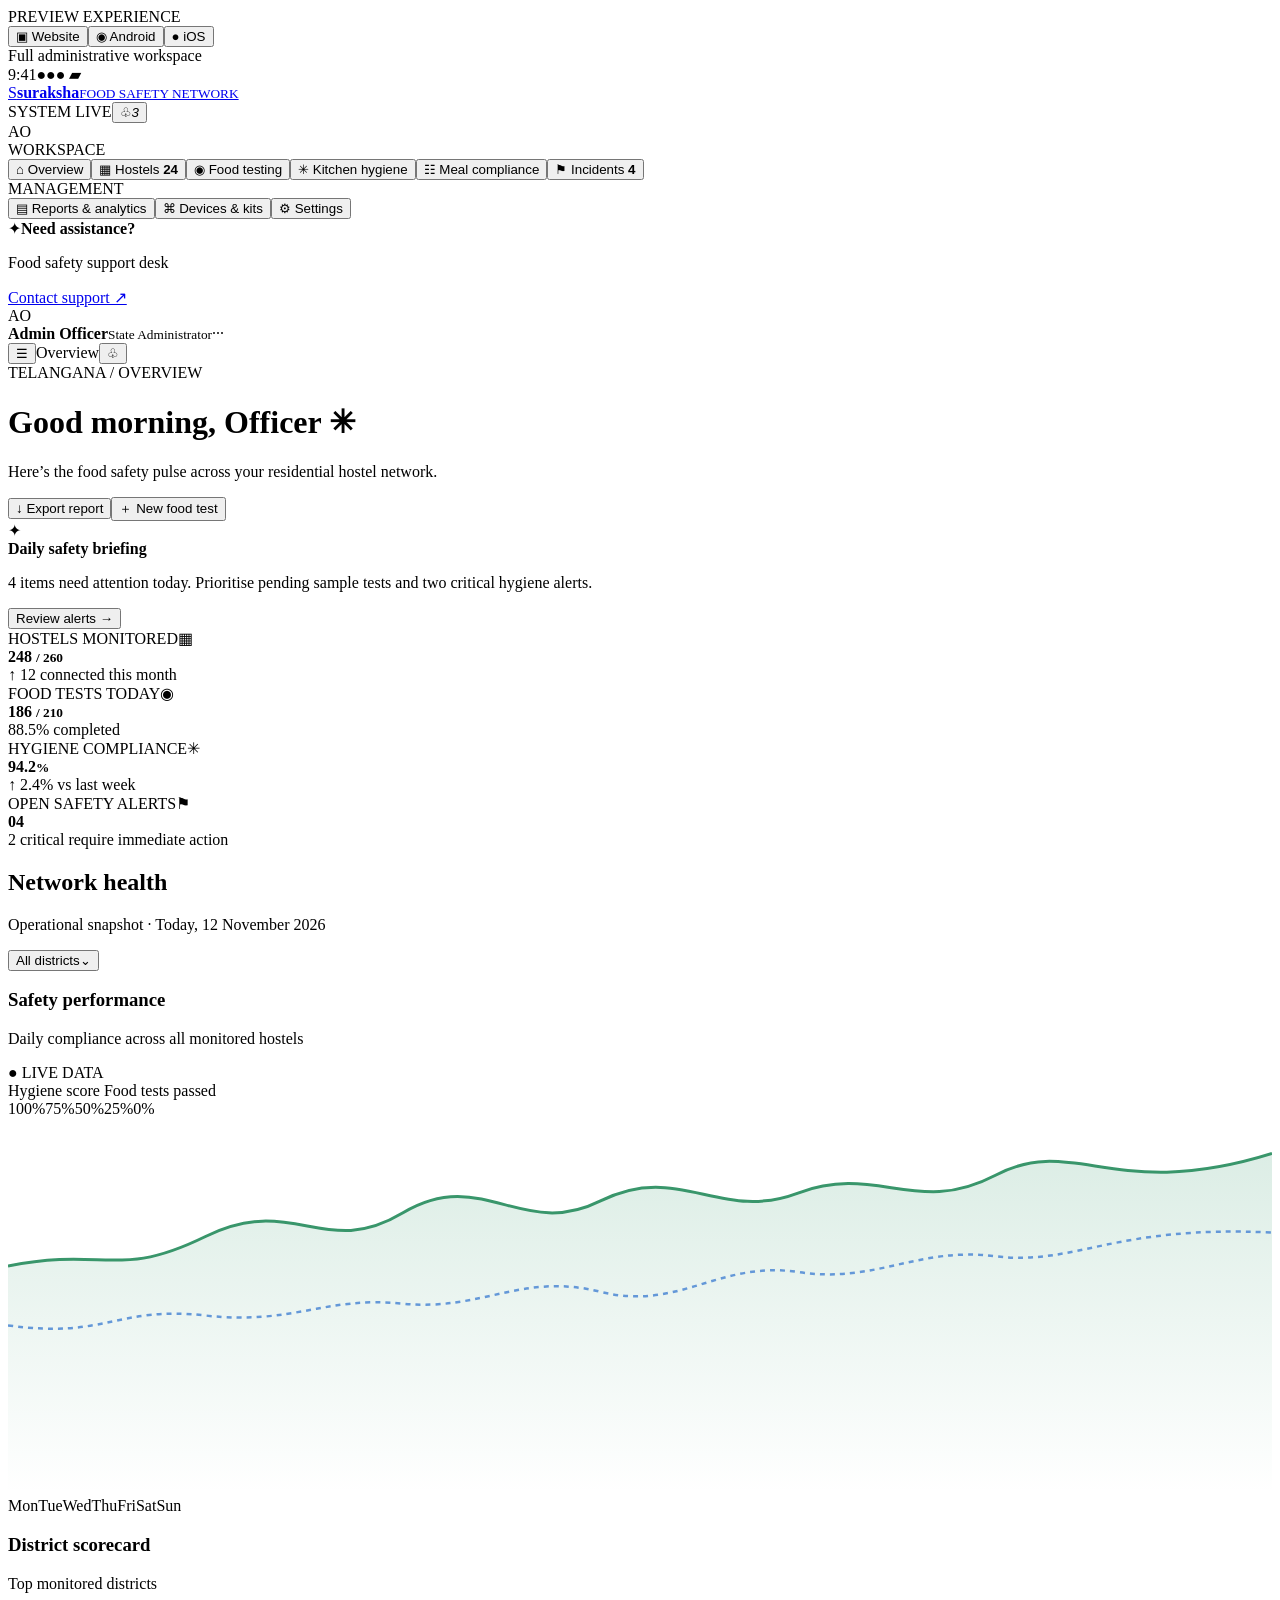
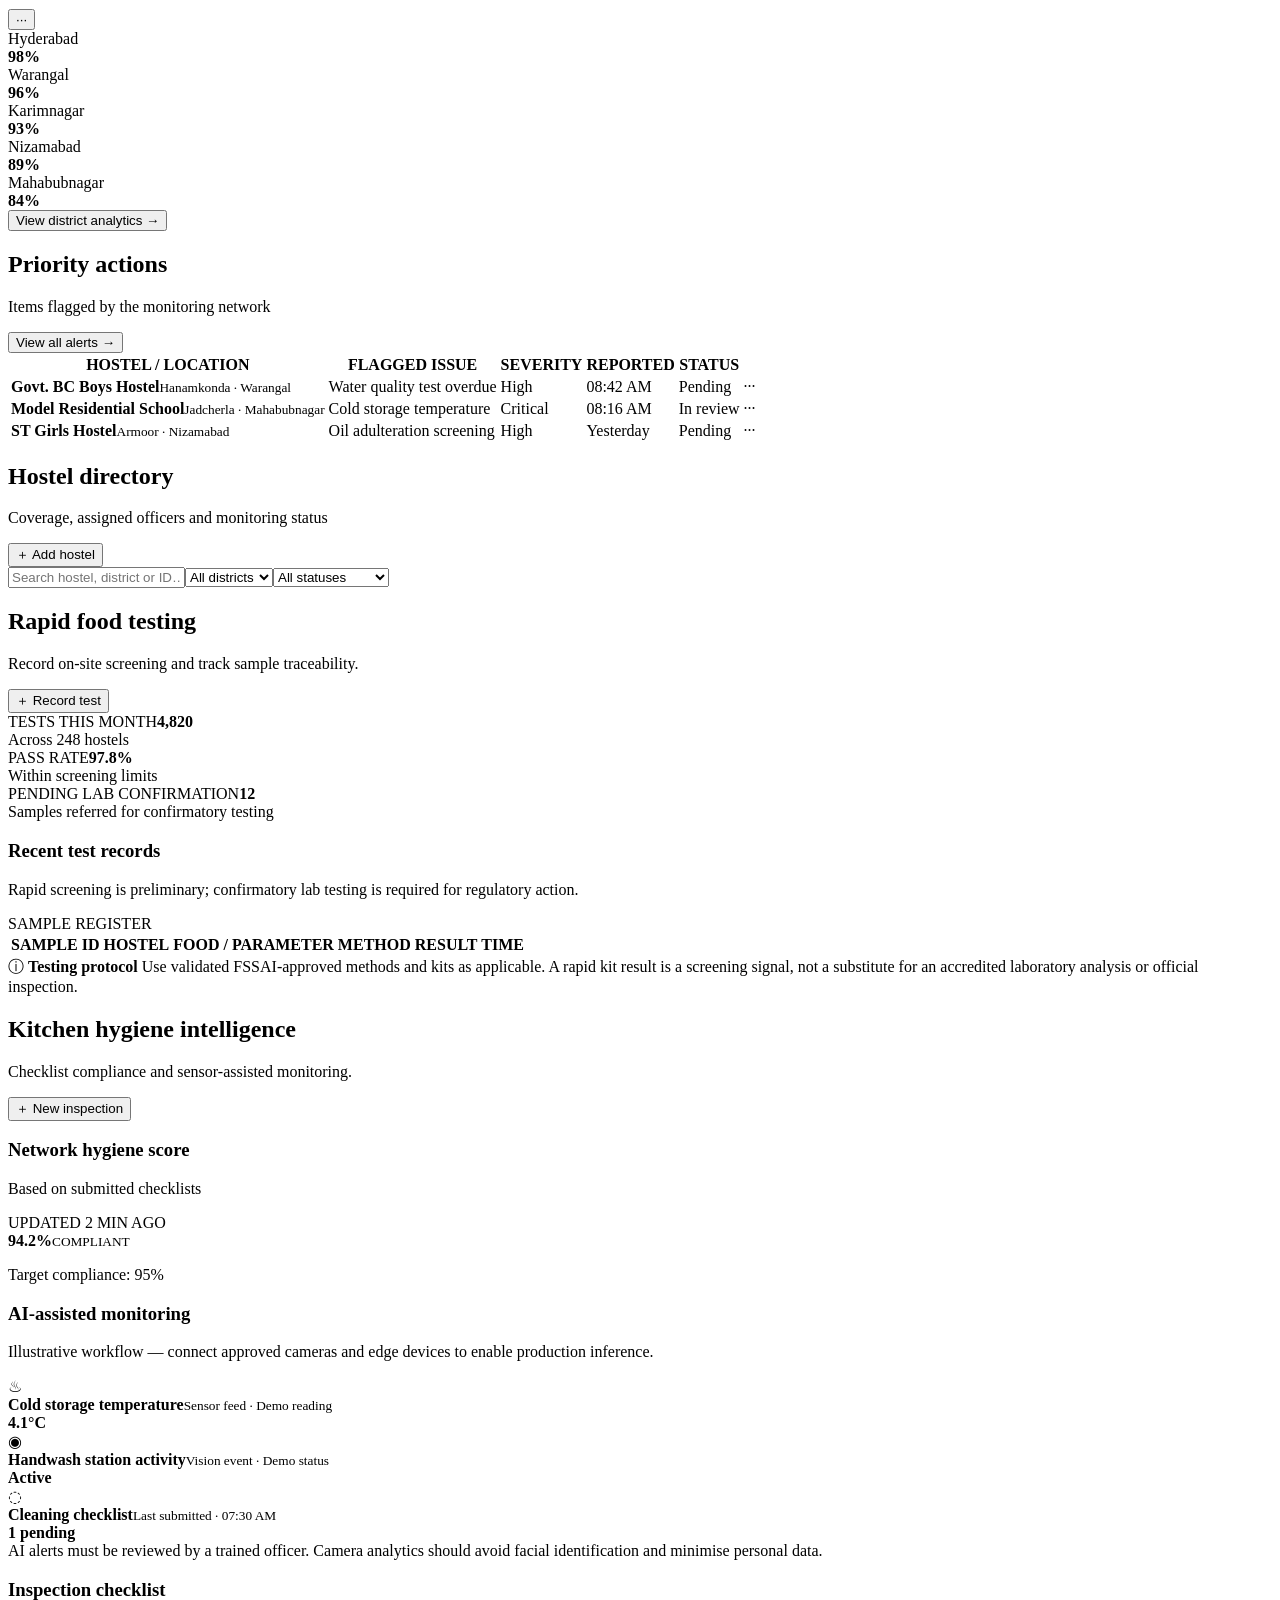
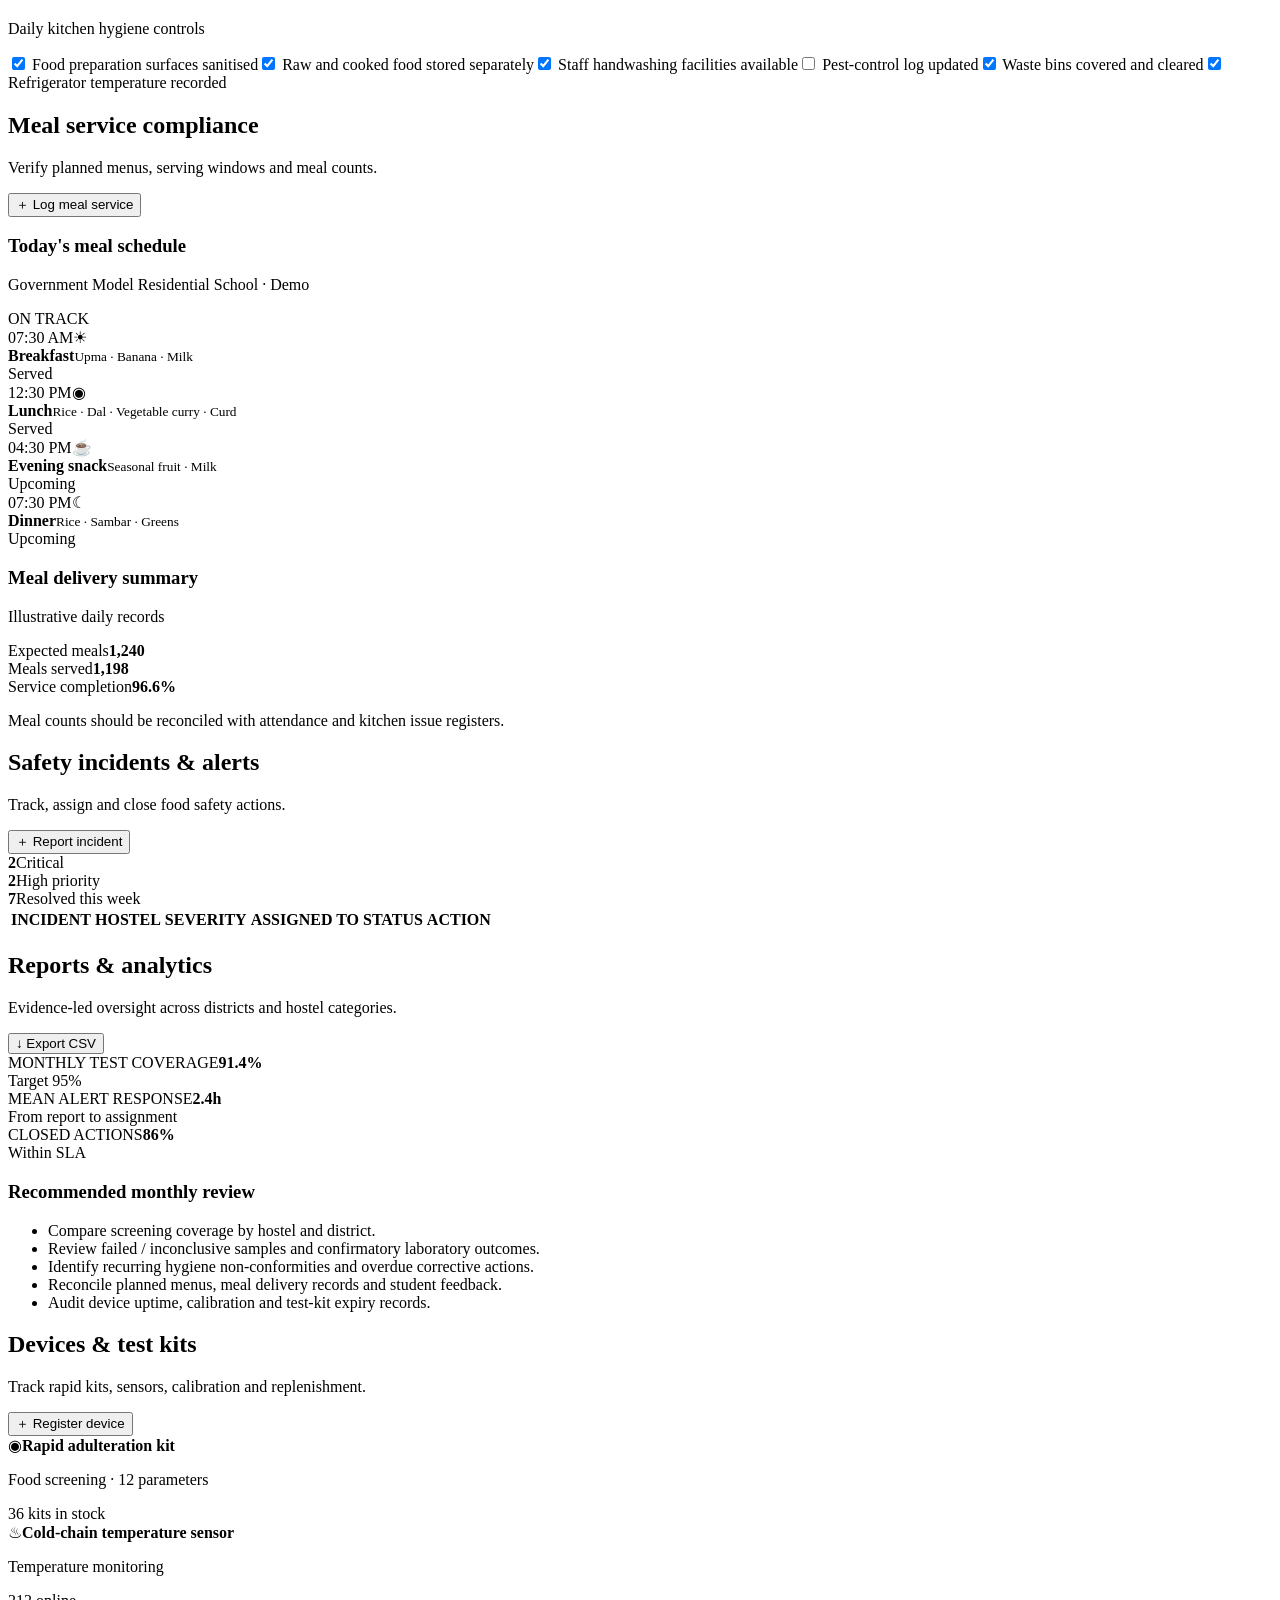
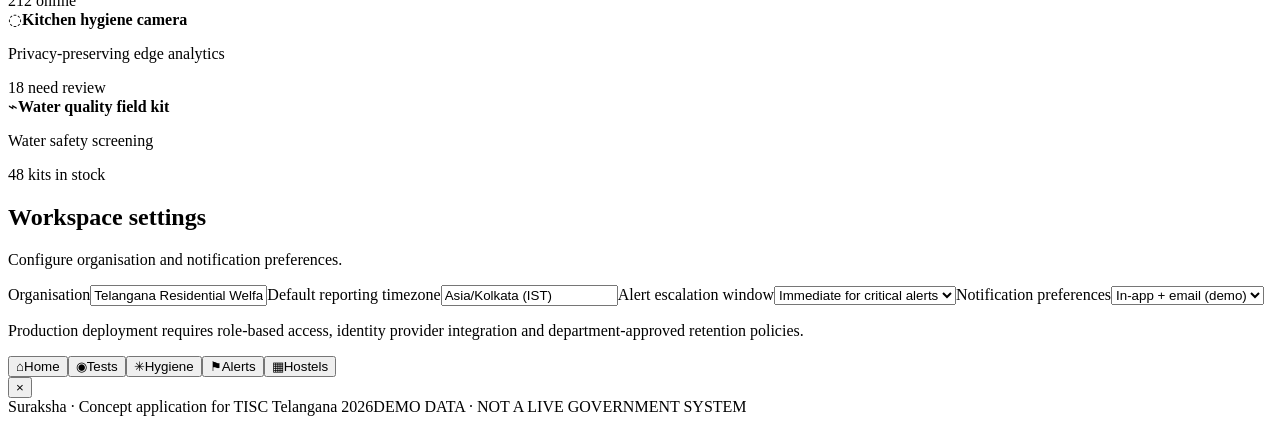
==== safer-food/index.html @ 97e28f7f "Add Suraksha hostel food safety application" ====
<!doctype html>
<html lang="en"><head><meta charset="utf-8"><meta name="viewport" content="width=device-width,initial-scale=1"><meta name="theme-color" content="#10251d"><meta name="description" content="Suraksha — food safety, kitchen hygiene and meal compliance monitoring for Telangana residential hostels."><title>Suraksha | Hostel Food Safety</title><link rel="stylesheet" href="styles.css"><link rel="preconnect" href="https://fonts.googleapis.com"><link href="https://fonts.googleapis.com/css2?family=DM+Sans:wght@400;500;600;700&family=Manrope:wght@400;500;600;700;800&display=swap" rel="stylesheet"></head><body>
<div class="platform-bar"><span class="platform-label">PREVIEW EXPERIENCE</span><div class="platform-switch" role="group" aria-label="Choose platform"><button class="platform active" data-platform="web">▣ Website</button><button class="platform" data-platform="android">◉ Android</button><button class="platform" data-platform="ios">● iOS</button></div><span class="platform-hint" id="platformHint">Full administrative workspace</span></div>
<div class="device-stage"><div class="device" id="device"><div class="mobile-status"><span id="statusTime">9:41</span><span>●●●  ▰</span></div><header class="topbar"><a class="brand" href="#"><span class="brand-icon">S</span><span><b>suraksha</b><small>FOOD SAFETY NETWORK</small></span></a><div class="top-actions"><span class="live"><i></i> SYSTEM LIVE</span><button class="icon-btn" aria-label="Notifications" id="notifyBtn">♧<em>3</em></button><div class="avatar">AO</div></div></header>
<div class="app-shell"><aside class="sidebar"><div class="side-label">WORKSPACE</div><button class="nav-item active" data-view="overview"><span>⌂</span> Overview</button><button class="nav-item" data-view="hostels"><span>▦</span> Hostels <b>24</b></button><button class="nav-item" data-view="testing"><span>◉</span> Food testing</button><button class="nav-item" data-view="hygiene"><span>✳</span> Kitchen hygiene</button><button class="nav-item" data-view="meals"><span>☷</span> Meal compliance</button><button class="nav-item" data-view="incidents"><span>⚑</span> Incidents <b class="alert-count">4</b></button><div class="side-label second">MANAGEMENT</div><button class="nav-item" data-view="reports"><span>▤</span> Reports & analytics</button><button class="nav-item" data-view="devices"><span>⌘</span> Devices & kits</button><button class="nav-item" data-view="settings"><span>⚙</span> Settings</button><div class="sidebar-bottom"><div class="help-card"><span>✦</span><b>Need assistance?</b><p>Food safety support desk</p><a href="mailto:foodsafety@telangana.gov.in">Contact support ↗</a></div><div class="user-row"><div class="avatar">AO</div><span><b>Admin Officer</b><small>State Administrator</small></span><span class="more">···</span></div></div></aside>
<main class="main-content"><div class="mobile-head"><button id="mobileMenu">☰</button><span id="mobileTitle">Overview</span><button id="mobileBell">♧</button></div><div class="content-head"><div><div class="breadcrumb">TELANGANA / <span id="crumb">OVERVIEW</span></div><h1 id="pageTitle">Good morning, Officer <span>✳</span></h1><p id="pageSub">Here’s the food safety pulse across your residential hostel network.</p></div><div class="head-actions"><button class="btn btn-light" id="exportBtn">↓ <span>Export report</span></button><button class="btn btn-primary" id="quickTest">＋ <span>New food test</span></button></div></div>
<section class="view active" id="view-overview"><div class="notice"><span class="notice-icon">✦</span><div><b>Daily safety briefing</b><p>4 items need attention today. Prioritise pending sample tests and two critical hygiene alerts.</p></div><button class="text-btn" data-goto="incidents">Review alerts →</button></div>
<div class="metric-grid"><article class="metric"><div class="metric-top"><span>HOSTELS MONITORED</span><span class="metric-icon green">▦</span></div><strong>248 <small>/ 260</small></strong><div class="metric-foot"><span class="positive">↑ 12</span> connected this month</div><div class="progress"><i style="width:95%"></i></div></article><article class="metric"><div class="metric-top"><span>FOOD TESTS TODAY</span><span class="metric-icon blue">◉</span></div><strong>186 <small>/ 210</small></strong><div class="metric-foot"><span class="positive">88.5%</span> completed</div><div class="progress bluebar"><i style="width:88.5%"></i></div></article><article class="metric"><div class="metric-top"><span>HYGIENE COMPLIANCE</span><span class="metric-icon violet">✳</span></div><strong>94.2<small>%</small></strong><div class="metric-foot"><span class="positive">↑ 2.4%</span> vs last week</div><div class="spark"><i style="height:35%"></i><i style="height:48%"></i><i style="height:42%"></i><i style="height:60%"></i><i style="height:55%"></i><i style="height:75%"></i><i style="height:90%"></i><i style="height:83%"></i></div></article><article class="metric"><div class="metric-top"><span>OPEN SAFETY ALERTS</span><span class="metric-icon red">⚑</span></div><strong>04</strong><div class="metric-foot"><span class="negative">2 critical</span> require immediate action</div><div class="alert-pills"><i></i><i></i><i></i><i></i></div></article></div>
<div class="section-row"><div><h2>Network health</h2><p>Operational snapshot · Today, 12 November 2026</p></div><button class="select-btn">All districts⌄</button></div><div class="dashboard-grid"><article class="panel network-panel"><div class="panel-head"><div><h3>Safety performance</h3><p>Daily compliance across all monitored hostels</p></div><span class="tag success">● LIVE DATA</span></div><div class="chart-legend"><span><i class="dot green-dot"></i> Hygiene score</span><span><i class="dot blue-dot"></i> Food tests passed</span></div><div class="chart"><div class="y-labels"><span>100%</span><span>75%</span><span>50%</span><span>25%</span><span>0%</span></div><svg viewBox="0 0 640 190" preserveAspectRatio="none" aria-label="Weekly performance trend"><defs><linearGradient id="area" x1="0" x2="0" y1="0" y2="1"><stop offset="0" stop-color="#3c9c70" stop-opacity=".18"/><stop offset="1" stop-color="#3c9c70" stop-opacity="0"/></linearGradient></defs><path d="M0 75 C50 65 55 82 100 60 S160 72 200 48 S260 62 300 42 S360 53 400 38 S460 50 500 29 S560 43 640 18 L640 190 L0 190Z" fill="url(#area)"/><path d="M0 75 C50 65 55 82 100 60 S160 72 200 48 S260 62 300 42 S360 53 400 38 S460 50 500 29 S560 43 640 18" fill="none" stroke="#39966b" stroke-width="3" vector-effect="non-scaling-stroke"/><path d="M0 105 C50 112 55 95 100 100 S160 90 200 94 S260 78 300 88 S360 72 400 78 S460 65 500 70 S560 54 640 58" fill="none" stroke="#6498d8" stroke-width="2.5" stroke-dasharray="5 5" vector-effect="non-scaling-stroke"/></svg></div><div class="x-labels"><span>Mon</span><span>Tue</span><span>Wed</span><span>Thu</span><span>Fri</span><span>Sat</span><span>Sun</span></div></article><article class="panel district-panel"><div class="panel-head"><div><h3>District scorecard</h3><p>Top monitored districts</p></div><button class="dots">···</button></div><div class="district-list"><div class="district"><span class="district-name">Hyderabad</span><div class="mini-track"><i style="width:98%"></i></div><b>98%</b></div><div class="district"><span class="district-name">Warangal</span><div class="mini-track"><i style="width:96%"></i></div><b>96%</b></div><div class="district"><span class="district-name">Karimnagar</span><div class="mini-track"><i style="width:93%"></i></div><b>93%</b></div><div class="district"><span class="district-name">Nizamabad</span><div class="mini-track"><i style="width:89%"></i></div><b>89%</b></div><div class="district"><span class="district-name">Mahabubnagar</span><div class="mini-track"><i style="width:84%"></i></div><b>84%</b></div></div><button class="full-link" data-goto="reports">View district analytics →</button></article></div>
<div class="section-row recent-row"><div><h2>Priority actions</h2><p>Items flagged by the monitoring network</p></div><button class="text-btn" data-goto="incidents">View all alerts →</button></div><div class="panel table-panel"><table><thead><tr><th>HOSTEL / LOCATION</th><th>FLAGGED ISSUE</th><th>SEVERITY</th><th>REPORTED</th><th>STATUS</th><th></th></tr></thead><tbody id="alertRows"><tr><td><b>Govt. BC Boys Hostel</b><small>Hanamkonda · Warangal</small></td><td>Water quality test overdue</td><td><span class="severity high">High</span></td><td>08:42 AM</td><td><span class="status pending">Pending</span></td><td>···</td></tr><tr><td><b>Model Residential School</b><small>Jadcherla · Mahabubnagar</small></td><td>Cold storage temperature</td><td><span class="severity critical">Critical</span></td><td>08:16 AM</td><td><span class="status progress-status">In review</span></td><td>···</td></tr><tr><td><b>ST Girls Hostel</b><small>Armoor · Nizamabad</small></td><td>Oil adulteration screening</td><td><span class="severity high">High</span></td><td>Yesterday</td><td><span class="status pending">Pending</span></td><td>···</td></tr></tbody></table></div>
</section>
<section class="view" id="view-hostels"><div class="section-row"><div><h2>Hostel directory</h2><p>Coverage, assigned officers and monitoring status</p></div><button class="btn btn-primary" id="addHostel">＋ Add hostel</button></div><div class="filter-line"><input id="hostelSearch" placeholder="Search hostel, district or ID…"><select><option>All districts</option><option>Hyderabad</option><option>Warangal</option></select><select><option>All statuses</option><option>Monitored</option><option>Needs attention</option></select></div><div class="cards-grid" id="hostelCards"></div></section>
<section class="view" id="view-testing"><div class="section-row"><div><h2>Rapid food testing</h2><p>Record on-site screening and track sample traceability.</p></div><button class="btn btn-primary" id="newTest">＋ Record test</button></div><div class="metric-grid compact"><article class="metric"><span class="metric-top">TESTS THIS MONTH</span><strong>4,820</strong><div class="metric-foot">Across 248 hostels</div></article><article class="metric"><span class="metric-top">PASS RATE</span><strong>97.8%</strong><div class="metric-foot positive">Within screening limits</div></article><article class="metric"><span class="metric-top">PENDING LAB CONFIRMATION</span><strong>12</strong><div class="metric-foot">Samples referred for confirmatory testing</div></article></div><div class="panel table-panel"><div class="panel-head"><div><h3>Recent test records</h3><p>Rapid screening is preliminary; confirmatory lab testing is required for regulatory action.</p></div><span class="tag">SAMPLE REGISTER</span></div><table><thead><tr><th>SAMPLE ID</th><th>HOSTEL</th><th>FOOD / PARAMETER</th><th>METHOD</th><th>RESULT</th><th>TIME</th></tr></thead><tbody id="testRows"></tbody></table></div><div class="info-banner">ⓘ <span><b>Testing protocol</b> Use validated FSSAI-approved methods and kits as applicable. A rapid kit result is a screening signal, not a substitute for an accredited laboratory analysis or official inspection.</span></div></section>
<section class="view" id="view-hygiene"><div class="section-row"><div><h2>Kitchen hygiene intelligence</h2><p>Checklist compliance and sensor-assisted monitoring.</p></div><button class="btn btn-primary" id="hygieneCheck">＋ New inspection</button></div><div class="hygiene-grid"><article class="panel hygiene-score"><div class="panel-head"><div><h3>Network hygiene score</h3><p>Based on submitted checklists</p></div><span class="tag success">UPDATED 2 MIN AGO</span></div><div class="score-ring"><div><b>94.2%</b><small>COMPLIANT</small></div></div><p class="muted center">Target compliance: 95%</p></article><article class="panel"><h3>AI-assisted monitoring</h3><p class="muted">Illustrative workflow — connect approved cameras and edge devices to enable production inference.</p><div class="monitor-item"><span class="monitor-icon">♨</span><div><b>Cold storage temperature</b><small>Sensor feed · Demo reading</small></div><strong class="good">4.1°C</strong></div><div class="monitor-item"><span class="monitor-icon">◉</span><div><b>Handwash station activity</b><small>Vision event · Demo status</small></div><strong class="good">Active</strong></div><div class="monitor-item"><span class="monitor-icon">◌</span><div><b>Cleaning checklist</b><small>Last submitted · 07:30 AM</small></div><strong class="warn">1 pending</strong></div><div class="info-banner">AI alerts must be reviewed by a trained officer. Camera analytics should avoid facial identification and minimise personal data.</div></article></div><div class="panel"><div class="panel-head"><div><h3>Inspection checklist</h3><p>Daily kitchen hygiene controls</p></div></div><div class="checklist"><label><input type="checkbox" checked> Food preparation surfaces sanitised</label><label><input type="checkbox" checked> Raw and cooked food stored separately</label><label><input type="checkbox" checked> Staff handwashing facilities available</label><label><input type="checkbox"> Pest-control log updated</label><label><input type="checkbox" checked> Waste bins covered and cleared</label><label><input type="checkbox" checked> Refrigerator temperature recorded</label></div></div></section>
<section class="view" id="view-meals"><div class="section-row"><div><h2>Meal service compliance</h2><p>Verify planned menus, serving windows and meal counts.</p></div><button class="btn btn-primary" id="mealLog">＋ Log meal service</button></div><div class="meal-grid"><article class="panel"><div class="panel-head"><div><h3>Today's meal schedule</h3><p>Government Model Residential School · Demo</p></div><span class="tag success">ON TRACK</span></div><div class="meal"><span class="meal-time">07:30 AM</span><span class="meal-emoji">☀</span><div><b>Breakfast</b><small>Upma · Banana · Milk</small></div><span class="status done">Served</span></div><div class="meal"><span class="meal-time">12:30 PM</span><span class="meal-emoji">◉</span><div><b>Lunch</b><small>Rice · Dal · Vegetable curry · Curd</small></div><span class="status done">Served</span></div><div class="meal"><span class="meal-time">04:30 PM</span><span class="meal-emoji">☕</span><div><b>Evening snack</b><small>Seasonal fruit · Milk</small></div><span class="status pending">Upcoming</span></div><div class="meal"><span class="meal-time">07:30 PM</span><span class="meal-emoji">☾</span><div><b>Dinner</b><small>Rice · Sambar · Greens</small></div><span class="status pending">Upcoming</span></div></article><article class="panel"><h3>Meal delivery summary</h3><p class="muted">Illustrative daily records</p><div class="meal-stat"><span>Expected meals</span><b>1,240</b></div><div class="meal-stat"><span>Meals served</span><b>1,198</b></div><div class="meal-stat"><span>Service completion</span><b>96.6%</b></div><div class="progress"><i style="width:96.6%"></i></div><p class="muted small">Meal counts should be reconciled with attendance and kitchen issue registers.</p></article></div></section>
<section class="view" id="view-incidents"><div class="section-row"><div><h2>Safety incidents & alerts</h2><p>Track, assign and close food safety actions.</p></div><button class="btn btn-primary" id="reportIncident">＋ Report incident</button></div><div class="incident-summary"><div><b>2</b><span>Critical</span></div><div><b>2</b><span>High priority</span></div><div><b>7</b><span>Resolved this week</span></div></div><div class="panel table-panel"><table><thead><tr><th>INCIDENT</th><th>HOSTEL</th><th>SEVERITY</th><th>ASSIGNED TO</th><th>STATUS</th><th>ACTION</th></tr></thead><tbody id="incidentRows"></tbody></table></div></section>
<section class="view" id="view-reports"><div class="section-row"><div><h2>Reports & analytics</h2><p>Evidence-led oversight across districts and hostel categories.</p></div><button class="btn btn-primary" id="reportExport">↓ Export CSV</button></div><div class="metric-grid compact"><article class="metric"><span class="metric-top">MONTHLY TEST COVERAGE</span><strong>91.4%</strong><div class="metric-foot">Target 95%</div></article><article class="metric"><span class="metric-top">MEAN ALERT RESPONSE</span><strong>2.4h</strong><div class="metric-foot">From report to assignment</div></article><article class="metric"><span class="metric-top">CLOSED ACTIONS</span><strong>86%</strong><div class="metric-foot">Within SLA</div></article></div><div class="panel"><h3>Recommended monthly review</h3><ul class="report-list"><li>Compare screening coverage by hostel and district.</li><li>Review failed / inconclusive samples and confirmatory laboratory outcomes.</li><li>Identify recurring hygiene non-conformities and overdue corrective actions.</li><li>Reconcile planned menus, meal delivery records and student feedback.</li><li>Audit device uptime, calibration and test-kit expiry records.</li></ul></div></section>
<section class="view" id="view-devices"><div class="section-row"><div><h2>Devices & test kits</h2><p>Track rapid kits, sensors, calibration and replenishment.</p></div><button class="btn btn-primary" id="addDevice">＋ Register device</button></div><div class="cards-grid"><article class="device-card"><span class="device-symbol">◉</span><b>Rapid adulteration kit</b><p>Food screening · 12 parameters</p><span class="status done">36 kits in stock</span></article><article class="device-card"><span class="device-symbol">♨</span><b>Cold-chain temperature sensor</b><p>Temperature monitoring</p><span class="status done">212 online</span></article><article class="device-card"><span class="device-symbol">◌</span><b>Kitchen hygiene camera</b><p>Privacy-preserving edge analytics</p><span class="status pending">18 need review</span></article><article class="device-card"><span class="device-symbol">⌁</span><b>Water quality field kit</b><p>Water safety screening</p><span class="status done">48 kits in stock</span></article></div></section>
<section class="view" id="view-settings"><div class="section-row"><div><h2>Workspace settings</h2><p>Configure organisation and notification preferences.</p></div></div><div class="panel settings-panel"><label>Organisation<input value="Telangana Residential Welfare Institutions" readonly></label><label>Default reporting timezone<input value="Asia/Kolkata (IST)" readonly></label><label>Alert escalation window<select><option>Immediate for critical alerts</option><option>Within 1 hour</option></select></label><label>Notification preferences<select><option>In-app + email (demo)</option><option>In-app only</option></select></label><p class="muted">Production deployment requires role-based access, identity provider integration and department-approved retention policies.</p></div></section>
</main></div><nav class="bottom-nav"><button class="active" data-view="overview"><span>⌂</span>Home</button><button data-view="testing"><span>◉</span>Tests</button><button data-view="hygiene"><span>✳</span>Hygiene</button><button data-view="incidents"><span>⚑</span>Alerts</button><button data-view="hostels"><span>▦</span>Hostels</button></nav>
<div class="toast" id="toast" role="status"></div><div class="modal" id="actionModal" aria-hidden="true"><div class="modal-backdrop" data-dismiss></div><div class="modal-card" role="dialog" aria-modal="true"><button class="modal-x" data-dismiss>×</button><div id="modalBody"></div></div></div><footer class="footer"><span>Suraksha · Concept application for TISC Telangana 2026</span><span>DEMO DATA · NOT A LIVE GOVERNMENT SYSTEM</span></footer>
</div></div><script src="app.js"></script></body></html>
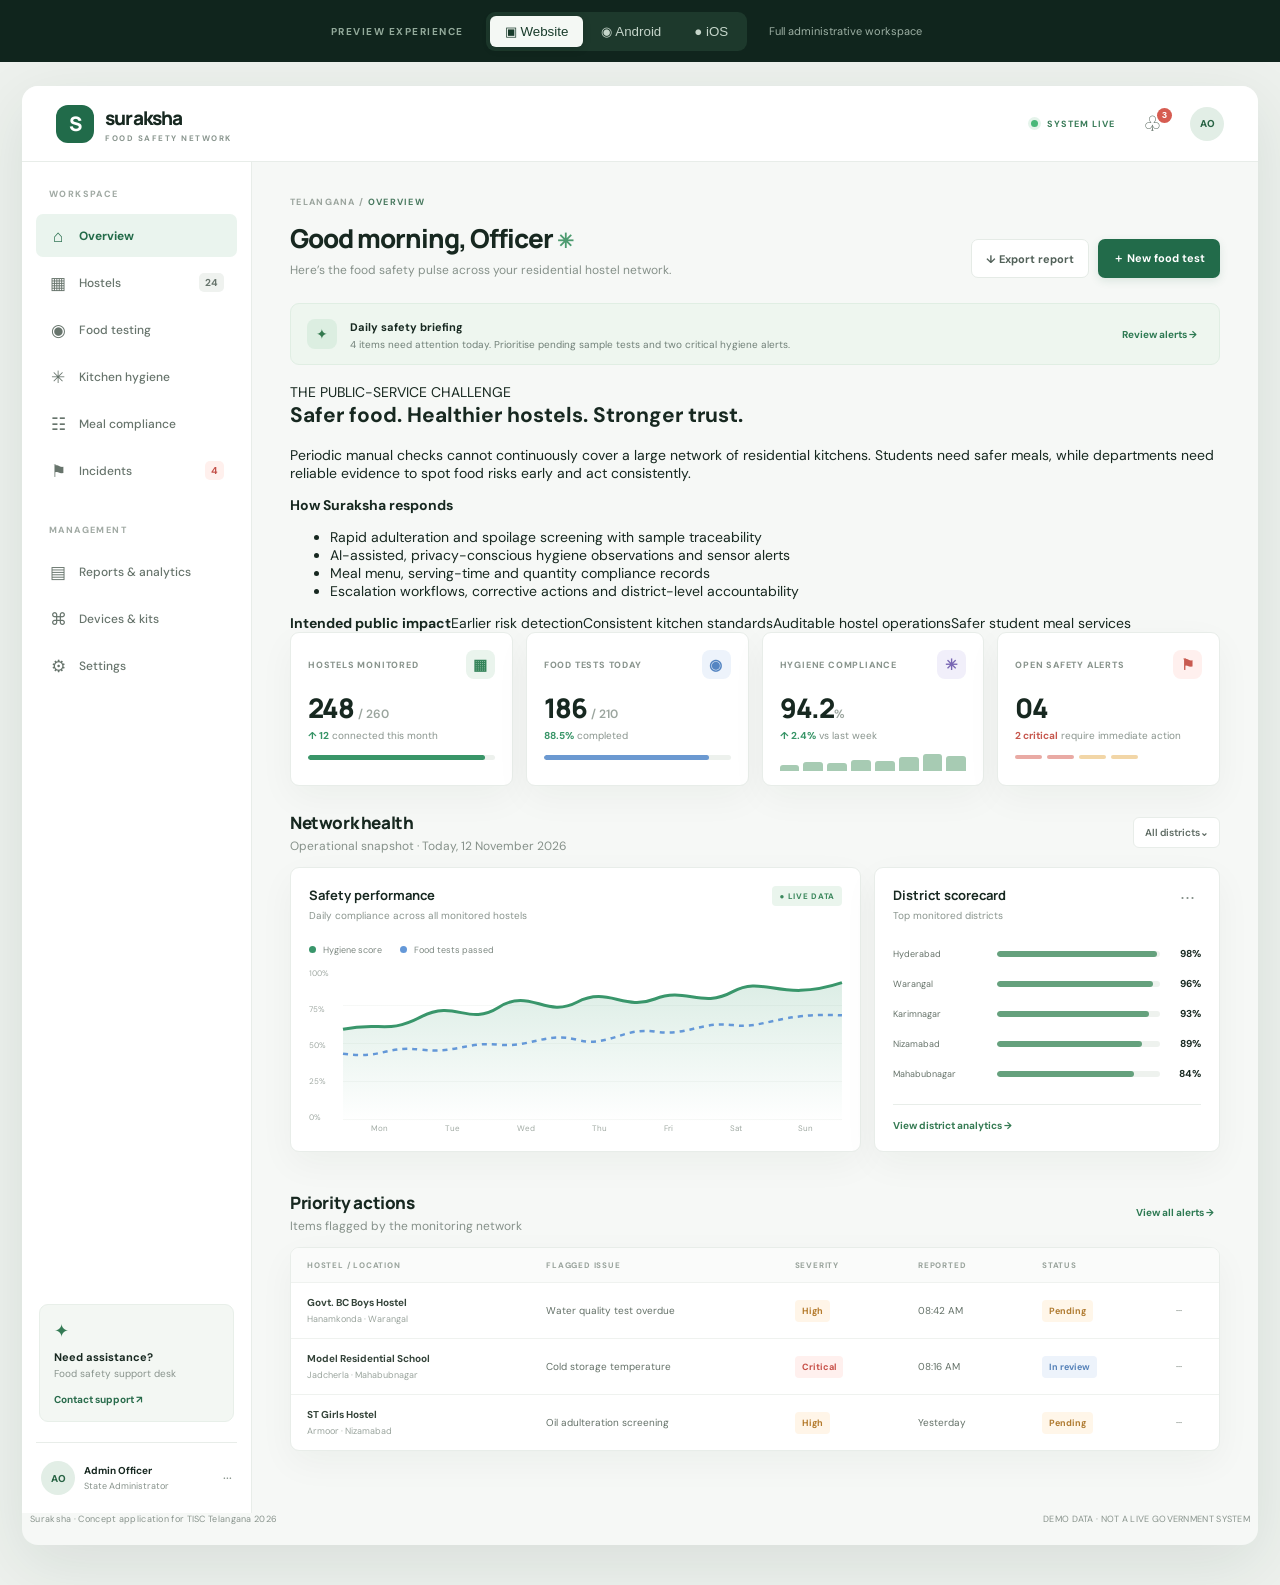
==== commit eede2c02: "Show challenge problem, solution and public impact in app dashboard" ====
--- a/safer-food/index.html
+++ b/safer-food/index.html
@@ -5,6 +5,7 @@
 <div class="app-shell"><aside class="sidebar"><div class="side-label">WORKSPACE</div><button class="nav-item active" data-view="overview"><span>⌂</span> Overview</button><button class="nav-item" data-view="hostels"><span>▦</span> Hostels <b>24</b></button><button class="nav-item" data-view="testing"><span>◉</span> Food testing</button><button class="nav-item" data-view="hygiene"><span>✳</span> Kitchen hygiene</button><button class="nav-item" data-view="meals"><span>☷</span> Meal compliance</button><button class="nav-item" data-view="incidents"><span>⚑</span> Incidents <b class="alert-count">4</b></button><div class="side-label second">MANAGEMENT</div><button class="nav-item" data-view="reports"><span>▤</span> Reports & analytics</button><button class="nav-item" data-view="devices"><span>⌘</span> Devices & kits</button><button class="nav-item" data-view="settings"><span>⚙</span> Settings</button><div class="sidebar-bottom"><div class="help-card"><span>✦</span><b>Need assistance?</b><p>Food safety support desk</p><a href="mailto:foodsafety@telangana.gov.in">Contact support ↗</a></div><div class="user-row"><div class="avatar">AO</div><span><b>Admin Officer</b><small>State Administrator</small></span><span class="more">···</span></div></div></aside>
 <main class="main-content"><div class="mobile-head"><button id="mobileMenu">☰</button><span id="mobileTitle">Overview</span><button id="mobileBell">♧</button></div><div class="content-head"><div><div class="breadcrumb">TELANGANA / <span id="crumb">OVERVIEW</span></div><h1 id="pageTitle">Good morning, Officer <span>✳</span></h1><p id="pageSub">Here’s the food safety pulse across your residential hostel network.</p></div><div class="head-actions"><button class="btn btn-light" id="exportBtn">↓ <span>Export report</span></button><button class="btn btn-primary" id="quickTest">＋ <span>New food test</span></button></div></div>
 <section class="view active" id="view-overview"><div class="notice"><span class="notice-icon">✦</span><div><b>Daily safety briefing</b><p>4 items need attention today. Prioritise pending sample tests and two critical hygiene alerts.</p></div><button class="text-btn" data-goto="incidents">Review alerts →</button></div>
+<div class="challenge-context"><div><span class="context-kicker">THE PUBLIC-SERVICE CHALLENGE</span><h2>Safer food. Healthier hostels. Stronger trust.</h2><p>Periodic manual checks cannot continuously cover a large network of residential kitchens. Students need safer meals, while departments need reliable evidence to spot food risks early and act consistently.</p></div><div class="context-solution"><b>How Suraksha responds</b><ul><li>Rapid adulteration and spoilage screening with sample traceability</li><li>AI-assisted, privacy-conscious hygiene observations and sensor alerts</li><li>Meal menu, serving-time and quantity compliance records</li><li>Escalation workflows, corrective actions and district-level accountability</li></ul></div><div class="context-outcome"><b>Intended public impact</b><span>Earlier risk detection</span><span>Consistent kitchen standards</span><span>Auditable hostel operations</span><span>Safer student meal services</span></div></div>
 <div class="metric-grid"><article class="metric"><div class="metric-top"><span>HOSTELS MONITORED</span><span class="metric-icon green">▦</span></div><strong>248 <small>/ 260</small></strong><div class="metric-foot"><span class="positive">↑ 12</span> connected this month</div><div class="progress"><i style="width:95%"></i></div></article><article class="metric"><div class="metric-top"><span>FOOD TESTS TODAY</span><span class="metric-icon blue">◉</span></div><strong>186 <small>/ 210</small></strong><div class="metric-foot"><span class="positive">88.5%</span> completed</div><div class="progress bluebar"><i style="width:88.5%"></i></div></article><article class="metric"><div class="metric-top"><span>HYGIENE COMPLIANCE</span><span class="metric-icon violet">✳</span></div><strong>94.2<small>%</small></strong><div class="metric-foot"><span class="positive">↑ 2.4%</span> vs last week</div><div class="spark"><i style="height:35%"></i><i style="height:48%"></i><i style="height:42%"></i><i style="height:60%"></i><i style="height:55%"></i><i style="height:75%"></i><i style="height:90%"></i><i style="height:83%"></i></div></article><article class="metric"><div class="metric-top"><span>OPEN SAFETY ALERTS</span><span class="metric-icon red">⚑</span></div><strong>04</strong><div class="metric-foot"><span class="negative">2 critical</span> require immediate action</div><div class="alert-pills"><i></i><i></i><i></i><i></i></div></article></div>
 <div class="section-row"><div><h2>Network health</h2><p>Operational snapshot · Today, 12 November 2026</p></div><button class="select-btn">All districts⌄</button></div><div class="dashboard-grid"><article class="panel network-panel"><div class="panel-head"><div><h3>Safety performance</h3><p>Daily compliance across all monitored hostels</p></div><span class="tag success">● LIVE DATA</span></div><div class="chart-legend"><span><i class="dot green-dot"></i> Hygiene score</span><span><i class="dot blue-dot"></i> Food tests passed</span></div><div class="chart"><div class="y-labels"><span>100%</span><span>75%</span><span>50%</span><span>25%</span><span>0%</span></div><svg viewBox="0 0 640 190" preserveAspectRatio="none" aria-label="Weekly performance trend"><defs><linearGradient id="area" x1="0" x2="0" y1="0" y2="1"><stop offset="0" stop-color="#3c9c70" stop-opacity=".18"/><stop offset="1" stop-color="#3c9c70" stop-opacity="0"/></linearGradient></defs><path d="M0 75 C50 65 55 82 100 60 S160 72 200 48 S260 62 300 42 S360 53 400 38 S460 50 500 29 S560 43 640 18 L640 190 L0 190Z" fill="url(#area)"/><path d="M0 75 C50 65 55 82 100 60 S160 72 200 48 S260 62 300 42 S360 53 400 38 S460 50 500 29 S560 43 640 18" fill="none" stroke="#39966b" stroke-width="3" vector-effect="non-scaling-stroke"/><path d="M0 105 C50 112 55 95 100 100 S160 90 200 94 S260 78 300 88 S360 72 400 78 S460 65 500 70 S560 54 640 58" fill="none" stroke="#6498d8" stroke-width="2.5" stroke-dasharray="5 5" vector-effect="non-scaling-stroke"/></svg></div><div class="x-labels"><span>Mon</span><span>Tue</span><span>Wed</span><span>Thu</span><span>Fri</span><span>Sat</span><span>Sun</span></div></article><article class="panel district-panel"><div class="panel-head"><div><h3>District scorecard</h3><p>Top monitored districts</p></div><button class="dots">···</button></div><div class="district-list"><div class="district"><span class="district-name">Hyderabad</span><div class="mini-track"><i style="width:98%"></i></div><b>98%</b></div><div class="district"><span class="district-name">Warangal</span><div class="mini-track"><i style="width:96%"></i></div><b>96%</b></div><div class="district"><span class="district-name">Karimnagar</span><div class="mini-track"><i style="width:93%"></i></div><b>93%</b></div><div class="district"><span class="district-name">Nizamabad</span><div class="mini-track"><i style="width:89%"></i></div><b>89%</b></div><div class="district"><span class="district-name">Mahabubnagar</span><div class="mini-track"><i style="width:84%"></i></div><b>84%</b></div></div><button class="full-link" data-goto="reports">View district analytics →</button></article></div>
 <div class="section-row recent-row"><div><h2>Priority actions</h2><p>Items flagged by the monitoring network</p></div><button class="text-btn" data-goto="incidents">View all alerts →</button></div><div class="panel table-panel"><table><thead><tr><th>HOSTEL / LOCATION</th><th>FLAGGED ISSUE</th><th>SEVERITY</th><th>REPORTED</th><th>STATUS</th><th></th></tr></thead><tbody id="alertRows"><tr><td><b>Govt. BC Boys Hostel</b><small>Hanamkonda · Warangal</small></td><td>Water quality test overdue</td><td><span class="severity high">High</span></td><td>08:42 AM</td><td><span class="status pending">Pending</span></td><td>···</td></tr><tr><td><b>Model Residential School</b><small>Jadcherla · Mahabubnagar</small></td><td>Cold storage temperature</td><td><span class="severity critical">Critical</span></td><td>08:16 AM</td><td><span class="status progress-status">In review</span></td><td>···</td></tr><tr><td><b>ST Girls Hostel</b><small>Armoor · Nizamabad</small></td><td>Oil adulteration screening</td><td><span class="severity high">High</span></td><td>Yesterday</td><td><span class="status pending">Pending</span></td><td>···</td></tr></tbody></table></div>
--- a/safer-food/styles.css
+++ b/safer-food/styles.css
@@ -0,0 +1,6 @@
+:root{--ink:#172820;--muted:#78847e;--green:#226b4a;--green2:#eaf4ee;--line:#e8ede9;--bg:#f6f8f6;--white:#fff;--red:#c74b46;--amber:#b77928;--blue:#568acb;--shadow:0 12px 36px #1b38220b}*{box-sizing:border-box}body{margin:0;background:#edf1ed;color:var(--ink);font-family:'DM Sans',sans-serif;font-size:14px}.platform-bar{height:62px;background:#10251d;color:#dce9df;display:flex;align-items:center;justify-content:center;gap:22px;position:sticky;top:0;z-index:30}.platform-label{font-size:10px;letter-spacing:1.5px;color:#93aa9b;font-weight:700}.platform-switch{display:flex;padding:4px;background:#1d392c;border-radius:9px;gap:3px}.platform{border:0;background:transparent;color:#c5d5ca;padding:8px 15px;border-radius:6px;font:600 12px inherit;cursor:pointer}.platform.active{background:#f4f8f4;color:#183b2a;box-shadow:0 2px 8px #0002}.platform-hint{font-size:11px;color:#9db0a4;min-width:180px}.device-stage{padding:24px 22px 40px;min-height:calc(100vh - 62px)}.device{max-width:1500px;margin:auto;background:var(--bg);border-radius:16px;overflow:hidden;box-shadow:0 18px 65px #17362619;min-height:850px;transition:width .3s,border-radius .3s}.mobile-status{display:none}.topbar{height:76px;background:#fff;border-bottom:1px solid var(--line);display:flex;align-items:center;justify-content:space-between;padding:0 34px}.brand{display:flex;align-items:center;gap:11px;color:var(--ink);text-decoration:none}.brand-icon{width:38px;height:38px;border-radius:12px;background:#216b4a;color:#fff;display:grid;place-items:center;font:800 20px Manrope}.brand b{display:block;font:800 19px Manrope;letter-spacing:-.8px}.brand small{display:block;font-size:8px;letter-spacing:1.5px;color:#89958e;font-weight:700;margin-top:2px}.top-actions{display:flex;align-items:center;gap:22px}.live{font-size:9px;letter-spacing:1px;font-weight:700;color:#397b58}.live i{display:inline-block;width:7px;height:7px;background:#49b879;border-radius:50%;margin-right:6px;box-shadow:0 0 0 3px #e5f4eb}.icon-btn{position:relative;border:0;background:none;font-size:21px;color:#56665c;cursor:pointer}.icon-btn em{position:absolute;right:-4px;top:-3px;background:#d65c51;color:#fff;font:700 9px sans-serif;width:15px;height:15px;border-radius:50%;display:grid;place-items:center}.avatar{width:34px;height:34px;border-radius:50%;background:#e2eee6;color:#286344;display:grid;place-items:center;font-size:10px;font-weight:800}.app-shell{display:flex;min-height:770px}.sidebar{width:230px;background:#fff;border-right:1px solid var(--line);padding:26px 14px 18px;display:flex;flex-direction:column;flex-shrink:0}.side-label{font-size:9px;letter-spacing:1.4px;font-weight:800;color:#a1aaa4;padding:0 13px 12px}.side-label.second{margin-top:30px}.nav-item{height:43px;border:0;background:none;border-radius:7px;text-align:left;padding:0 13px;color:#67746c;display:flex;align-items:center;gap:12px;font:500 12px 'DM Sans';cursor:pointer;margin:2px 0}.nav-item>span{font-size:17px;width:18px;text-align:center}.nav-item b{margin-left:auto;font-size:10px;background:#eff2ef;border-radius:5px;padding:3px 6px}.nav-item.active{background:#eaf4ee;color:#236b49;font-weight:700}.nav-item .alert-count{background:#fff0ed;color:#c34f48}.sidebar-bottom{margin-top:auto}.help-card{background:#f3f7f3;border:1px solid #e8efe9;border-radius:9px;padding:14px;margin:0 3px 20px}.help-card>span{color:#347b55;font-size:18px}.help-card b{display:block;font-size:11px;margin:7px 0 3px}.help-card p{font-size:10px;color:#89948d;margin:0 0 9px}.help-card a{font-size:10px;color:#286b4b;text-decoration:none;font-weight:700}.user-row{border-top:1px solid var(--line);padding:18px 5px 0;display:flex;align-items:center;gap:9px}.user-row b,.user-row small{display:block;font-size:10px}.user-row small{font-size:9px;color:#87928b;margin-top:3px}.more{margin-left:auto;color:#849088}.main-content{padding:34px 38px 48px;flex:1;min-width:0;max-width:1270px;margin:0 auto}.content-head{display:flex;justify-content:space-between;align-items:flex-end;margin-bottom:25px}.breadcrumb{font-size:9px;letter-spacing:1.3px;color:#9aa49d;font-weight:700;margin-bottom:12px}.breadcrumb span{color:#49795f}h1,h2,h3,p{margin-top:0}h1{font:800 26px Manrope;letter-spacing:-1px;margin-bottom:6px}h1 span{color:#4d9b70;font-size:20px} .content-head p,.section-row p{font-size:12px;color:#86918a;margin:0}.head-actions{display:flex;gap:9px}.btn{height:39px;border-radius:7px;padding:0 14px;border:1px solid transparent;font:700 11px 'DM Sans';cursor:pointer}.btn-primary{background:#226b4a;color:#fff;box-shadow:0 3px 8px #226b4a20}.btn-primary:hover{background:#185b3c}.btn-light{background:#fff;border-color:#e5ebe6;color:#526159}.view{display:none}.view.active{display:block}.notice{background:#eef6ef;border:1px solid #e0eee3;border-radius:9px;padding:13px 16px;display:flex;align-items:center;gap:13px;margin-bottom:18px}.notice-icon{width:30px;height:30px;background:#dceee1;color:#33794e;border-radius:8px;display:grid;place-items:center}.notice b{font-size:11px}.notice p{font-size:10px;color:#718078;margin:3px 0 0}.text-btn{margin-left:auto;background:none;border:0;color:#2d7952;font:700 10px 'DM Sans';cursor:pointer;white-space:nowrap}.metric-grid{display:grid;grid-template-columns:repeat(4,1fr);gap:13px;margin-bottom:25px}.metric{background:#fff;border:1px solid var(--line);border-radius:9px;padding:17px 17px 14px;box-shadow:var(--shadow);min-width:0}.metric-top{display:flex;justify-content:space-between;align-items:center;font-size:9px;letter-spacing:.8px;color:#89948d;font-weight:800}.metric-icon{width:29px;height:29px;display:grid;place-items:center;border-radius:8px;font-size:15px}.green{background:#eaf4ed;color:#35845a}.blue{background:#edf3fb;color:#5485c2}.violet{background:#f1effa;color:#7967b4}.red{background:#fff0ee;color:#c85a50}.metric strong{display:block;font:800 27px Manrope;letter-spacing:-1px;margin:10px 0 3px}.metric strong small{font:600 12px 'DM Sans';color:#9ba59e;letter-spacing:0}.metric-foot{font-size:10px;color:#89948d}.positive{color:#369466;font-weight:700}.negative{color:#c6574d;font-weight:700}.progress{height:5px;background:#edf1ed;border-radius:9px;margin-top:13px;overflow:hidden}.progress i{display:block;height:100%;background:#399568;border-radius:9px}.bluebar i{background:#6b99d1}.spark{height:19px;display:flex;align-items:end;gap:4px;margin-top:10px}.spark i{flex:1;background:#a7cbb3;border-radius:3px 3px 0 0}.alert-pills{display:flex;gap:5px;margin-top:13px}.alert-pills i{width:27px;height:4px;border-radius:4px;background:#e9aaa4}.alert-pills i:nth-child(n+3){background:#f2d6a7}.section-row{display:flex;align-items:center;justify-content:space-between;margin:25px 0 13px}.section-row h2{font:800 17px Manrope;letter-spacing:-.4px;margin:0 0 4px}.select-btn{background:white;border:1px solid var(--line);border-radius:6px;padding:8px 11px;font:600 10px 'DM Sans';color:#5d6a62}.dashboard-grid{display:grid;grid-template-columns:1.65fr 1fr;gap:13px}.panel{background:#fff;border:1px solid var(--line);border-radius:9px;padding:18px;box-shadow:var(--shadow);margin-bottom:14px}.panel h3{font:700 13px Manrope;margin:0 0 5px}.panel-head{display:flex;justify-content:space-between;align-items:flex-start}.panel-head p,.muted{font-size:10px;color:#8a958e;margin:0}.tag{font-size:8px;letter-spacing:.7px;border-radius:4px;padding:5px 7px;background:#f0f3f1;color:#78867d;font-weight:800;white-space:nowrap}.tag.success{background:#eaf5ed;color:#3c885d}.chart-legend{display:flex;gap:18px;font-size:9px;color:#7e8982;margin-top:22px}.dot{display:inline-block;width:7px;height:7px;border-radius:50%;margin-right:5px}.green-dot{background:#39966b}.blue-dot{background:#6498d8}.chart{height:155px;display:flex;margin-top:12px}.y-labels{display:flex;flex-direction:column;justify-content:space-between;font-size:8px;color:#a1aaa4;width:34px;padding-bottom:1px}.chart svg{width:calc(100% - 34px);height:100%;overflow:visible;background:repeating-linear-gradient(to bottom,transparent 0,transparent 37px,#eef1ee 38px)}.x-labels{display:flex;justify-content:space-around;margin-left:34px;color:#a0aaa3;font-size:8px}.dots{border:0;background:none;color:#89948d;font-size:18px}.district-list{margin-top:25px}.district{display:grid;grid-template-columns:95px 1fr 32px;align-items:center;gap:9px;margin:17px 0;font-size:9px}.district-name{color:#66736a}.district b{text-align:right;font-size:10px}.mini-track{height:6px;background:#eef2ee;border-radius:8px;overflow:hidden}.mini-track i{display:block;height:100%;background:#65a17d;border-radius:8px}.full-link{width:100%;border:0;border-top:1px solid var(--line);padding:14px 0 0;background:none;text-align:left;color:#347a52;font:700 10px 'DM Sans';cursor:pointer;margin-top:7px}.recent-row{margin-top:25px}.table-panel{padding:0;overflow:auto}.table-panel .panel-head{padding:18px 18px 5px}table{width:100%;border-collapse:collapse;text-align:left;white-space:nowrap}th{font-size:8px;letter-spacing:.8px;color:#9aa49d;background:#fafbfa;padding:12px 16px;font-weight:800}td{padding:13px 16px;border-top:1px solid #eff2ef;font-size:10px;color:#647168}td b,td small{display:block}td b{font-size:10px;color:#35443a}td small{font-size:9px;color:#9aa49d;margin-top:4px}.severity,.status{font-size:9px;font-weight:700;border-radius:4px;padding:5px 7px;display:inline-block}.severity.high{background:#fff5e8;color:#b47a2b}.severity.critical{background:#fff0ee;color:#c74f47}.status.pending{background:#fff6e9;color:#b07b31}.status.progress-status{background:#edf3fb;color:#5682b9}.status.done{background:#eaf5ed;color:#3e875b}.mobile-head,.bottom-nav{display:none}.footer{max-width:1500px;margin:0 auto;padding:0 8px 20px;display:flex;justify-content:space-between;color:#89948d;font-size:9px;letter-spacing:.3px}.cards-grid{display:grid;grid-template-columns:repeat(3,1fr);gap:13px}.hostel-card,.device-card{background:#fff;border:1px solid var(--line);border-radius:9px;padding:17px;box-shadow:var(--shadow)}.hostel-card h3,.device-card b{font:700 12px Manrope}.hostel-card p,.device-card p{font-size:10px;color:#87928b;margin:5px 0 12px}.hostel-meta{display:flex;justify-content:space-between;border-top:1px solid var(--line);padding-top:11px;margin-top:12px;font-size:9px;color:#7d8981}.filter-line{display:flex;gap:9px;margin:16px 0}.filter-line input,.filter-line select,.settings-panel input,.settings-panel select{height:37px;border:1px solid var(--line);border-radius:6px;background:#fff;padding:0 11px;font:11px 'DM Sans';color:#55635a}.filter-line input{flex:1}.compact{grid-template-columns:repeat(3,1fr);margin-top:17px}.info-banner{display:flex;gap:10px;background:#f1f6f8;border:1px solid #e4edf1;border-radius:8px;padding:13px;color:#5d8293;font-size:10px;margin-top:13px}.hygiene-grid,.meal-grid{display:grid;grid-template-columns:1fr 1fr;gap:14px}.score-ring{width:145px;height:145px;border-radius:50%;margin:25px auto 13px;background:conic-gradient(#3c9568 0 94.2%,#e9efea 94.2%);display:grid;place-items:center;position:relative}.score-ring:before{content:"";position:absolute;inset:10px;background:white;border-radius:50%}.score-ring div{position:relative;text-align:center}.score-ring b{display:block;font:800 25px Manrope}.score-ring small{font-size:8px;letter-spacing:1px;color:#8b968f}.center{text-align:center}.monitor-item{display:flex;align-items:center;gap:11px;border-top:1px solid var(--line);padding:13px 0}.monitor-icon{width:32px;height:32px;background:#f1f5f1;border-radius:8px;display:grid;place-items:center;color:#477b5c}.monitor-item div{flex:1}.monitor-item b,.monitor-item small{display:block;font-size:10px}.monitor-item small{font-size:9px;color:#929c95;margin-top:4px}.monitor-item strong{font-size:10px}.good{color:#34885b}.warn{color:#b47b30}.checklist{display:grid;grid-template-columns:1fr 1fr;gap:15px;padding-top:18px}.checklist label{font-size:10px;color:#58665d}.checklist input{accent-color:#28744e;margin-right:8px}.meal{display:flex;align-items:center;gap:12px;padding:14px 0;border-top:1px solid var(--line)}.meal-time{font-size:9px;color:#87928b;width:65px}.meal-emoji{width:31px;height:31px;border-radius:8px;background:#f3f6f1;display:grid;place-items:center;color:#588365}.meal div{flex:1}.meal b,.meal small{display:block;font-size:10px}.meal small{font-size:9px;color:#8e9991;margin-top:4px}.meal-stat{display:flex;justify-content:space-between;padding:16px 0;border-bottom:1px solid var(--line);font-size:10px;color:#78847c}.meal-stat b{font-size:13px;color:#24382c}.incident-summary{display:flex;gap:12px;margin:18px 0}.incident-summary div{background:white;border:1px solid var(--line);border-radius:8px;padding:13px 20px;min-width:130px}.incident-summary b{display:block;font:800 21px Manrope}.incident-summary span{font-size:10px;color:#87928b}.device-symbol{display:block;color:#42845e;font-size:23px;margin-bottom:14px}.report-list{font-size:11px;line-height:2.2;color:#637168;padding-left:18px}.settings-panel{max-width:620px}.settings-panel label{display:block;font-size:10px;font-weight:700;color:#657269;margin:15px 0}.settings-panel input,.settings-panel select{display:block;width:100%;margin-top:7px}.settings-panel .muted{margin-top:20px;line-height:1.6}.toast{position:fixed;bottom:25px;right:25px;background:#183d2b;color:white;padding:12px 17px;border-radius:8px;box-shadow:0 8px 25px #0002;font-size:11px;opacity:0;transform:translateY(8px);transition:.2s;pointer-events:none;z-index:100}.toast.show{opacity:1;transform:none}.modal{display:none;position:fixed;inset:0;z-index:90;align-items:center;justify-content:center;padding:20px}.modal.open{display:flex}.modal-backdrop{position:absolute;inset:0;background:#10251dcc;backdrop-filter:blur(3px)}.modal-card{position:relative;background:white;border-radius:13px;padding:26px;width:min(480px,100%);box-shadow:0 20px 70px #0003}.modal-x{position:absolute;right:16px;top:12px;border:0;background:none;font-size:23px;color:#78847c;cursor:pointer}.modal-card h2{font:800 19px Manrope;margin:0 30px 8px 0}.modal-card p{font-size:11px;color:#829087;line-height:1.6}.modal-form label{display:block;font-size:10px;color:#536158;font-weight:700;margin:13px 0}.modal-form input,.modal-form select,.modal-form textarea{display:block;width:100%;margin-top:6px;border:1px solid var(--line);border-radius:6px;padding:10px;font:11px 'DM Sans'}.modal-form .btn{margin-top:8px;width:100%}
+@media(max-width:900px){.main-content{padding:28px 22px}.sidebar{width:205px}.metric-grid{grid-template-columns:repeat(2,1fr)}.dashboard-grid{grid-template-columns:1fr 1fr}.cards-grid{grid-template-columns:repeat(2,1fr)}}
+@media(max-width:640px){body{background:#fff}.platform-bar{height:auto;min-height:60px;gap:8px;padding:9px;flex-wrap:wrap}.platform-label,.platform-hint{display:none}.platform-switch{width:100%;justify-content:center}.platform{flex:1;max-width:130px}.device-stage{padding:0;min-height:0}.device{min-height:100vh;border-radius:0;box-shadow:none}.topbar{height:58px;padding:0 17px}.brand-icon{width:32px;height:32px;border-radius:10px}.brand b{font-size:17px}.brand small{font-size:7px}.top-actions{gap:13px}.live{font-size:0}.live i{width:8px;height:8px}.app-shell{min-height:calc(100vh - 116px)}.sidebar{display:none}.main-content{padding:0 15px 88px}.mobile-head{display:flex;height:43px;align-items:center;justify-content:space-between;color:#516057;font-weight:700;font-size:12px}.mobile-head button{border:0;background:none;font-size:18px;color:#52645a}.content-head{align-items:flex-start;flex-direction:column;gap:13px;margin:14px 0 18px}.breadcrumb{font-size:8px;margin-bottom:8px}h1{font-size:22px}.content-head p{font-size:10px;line-height:1.5}.head-actions{width:100%}.head-actions .btn{flex:1}.metric-grid{gap:9px;margin-bottom:20px}.metric{padding:12px}.metric-top{font-size:8px}.metric strong{font-size:24px}.metric-foot{font-size:9px}.notice{align-items:flex-start;padding:11px;gap:9px}.notice p{line-height:1.5}.notice .text-btn{font-size:0}.notice .text-btn:after{content:"→";font-size:15px}.section-row{margin:20px 0 12px}.section-row h2{font-size:15px}.section-row p{font-size:9px;line-height:1.4}.dashboard-grid,.hygiene-grid,.meal-grid{grid-template-columns:1fr;gap:0}.panel{padding:14px}.chart{height:130px}.district-list{margin-top:14px}.recent-row{margin-top:15px}.table-panel{margin-left:-2px;margin-right:-2px}.table-panel table{min-width:650px}.bottom-nav{display:flex;position:fixed;bottom:0;left:0;right:0;height:64px;background:#fff;border-top:1px solid #e8ede9;justify-content:space-around;z-index:25;padding-bottom:env(safe-area-inset-bottom)}.bottom-nav button{border:0;background:none;color:#87928a;font:500 9px 'DM Sans';display:flex;flex-direction:column;align-items:center;justify-content:center;gap:4px;min-width:55px}.bottom-nav button span{font-size:18px}.bottom-nav button.active{color:#26734c;font-weight:700}.footer{padding:12px 15px 80px;font-size:8px;gap:10px}.footer span:last-child{text-align:right}.cards-grid{grid-template-columns:1fr}.filter-line{flex-wrap:wrap}.filter-line input{flex-basis:100%}.filter-line select{flex:1;min-width:0}.compact{grid-template-columns:1fr 1fr}.compact .metric:last-child{grid-column:span 2}.checklist{grid-template-columns:1fr;gap:12px}.incident-summary{gap:6px}.incident-summary div{min-width:0;flex:1;padding:11px}.incident-summary b{font-size:19px}.device-stage .mobile-status{display:none}}
+/* Platform-specific native-feeling previews */
+.device.android{max-width:412px;min-height:880px;border-radius:28px;border:7px solid #202923;overflow:hidden}.device.android .mobile-status{height:25px;background:#fff;display:flex;justify-content:space-between;padding:5px 15px 0;font-size:9px;font-weight:700;color:#35433a}.device.android .topbar{height:58px;padding:0 14px}.device.android .brand-icon{border-radius:50%;width:31px;height:31px}.device.android .brand b{font-size:16px}.device.android .brand small{font-size:6px}.device.android .top-actions .avatar,.device.android .top-actions .live{display:none}.device.android .app-shell{min-height:0}.device.android .sidebar{display:none}.device.android .main-content{padding:0 14px 85px}.device.android .mobile-head{display:flex}.device.android .content-head{margin-top:10px}.device.android .content-head h1{font-size:20px}.device.android .content-head p{font-size:10px}.device.android .head-actions .btn{font-size:10px;padding:0 9px}.device.android .bottom-nav{display:flex;position:sticky;bottom:0;margin-top:-70px;height:64px;border-top:1px solid #e9eee9}.device.android .metric-grid{grid-template-columns:1fr 1fr}.device.android .metric{padding:11px}.device.android .metric strong{font-size:22px}.device.android .dashboard-grid,.device.android .hygiene-grid,.device.android .meal-grid{grid-template-columns:1fr}.device.android .cards-grid{grid-template-columns:1fr}.device.android .table-panel{overflow:auto}.device.android .footer{display:none}
+.device.ios{max-width:402px;min-height:880px;border-radius:43px;border:7px solid #202124;overflow:hidden}.device.ios .mobile-status{height:31px;background:#fff;display:flex;align-items:center;justify-content:space-between;padding:0 22px;font-size:10px;font-weight:700;color:#202124}.device.ios .topbar{height:57px;padding:0 15px;border:0}.device.ios .brand-icon{border-radius:10px}.device.ios .brand b{font-size:16px}.device.ios .brand small{font-size:6px}.device.ios .top-actions .avatar,.device.ios .top-actions .live{display:none}.device.ios .sidebar{display:none}.device.ios .app-shell{min-height:0}.device.ios .main-content{padding:0 14px 90px}.device.ios .mobile-head{display:flex}.device.ios .mobile-head button{font-size:19px}.device.ios .content-head{margin-top:9px}.device.ios .content-head h1{font-size:20px}.device.ios .content-head p{font-size:10px}.device.ios .metric-grid{grid-template-columns:1fr 1fr}.device.ios .metric{padding:11px;border-radius:13px}.device.ios .metric strong{font-size:22px}.device.ios .notice,.device.ios .panel{border-radius:13px}.device.ios .dashboard-grid,.device.ios .hygiene-grid,.device.ios .meal-grid{grid-template-columns:1fr}.device.ios .cards-grid{grid-template-columns:1fr}.device.ios .bottom-nav{display:flex;position:sticky;bottom:0;margin-top:-70px;height:67px;background:#fbfcfd;border-top:1px solid #e5e7eb}.device.ios .bottom-nav button{font-size:9px}.device.ios .bottom-nav button.active{color:#28784f}.device.ios .footer{display:none}.device.ios .btn{border-radius:10px}.device.ios .select-btn{border-radius:10px}
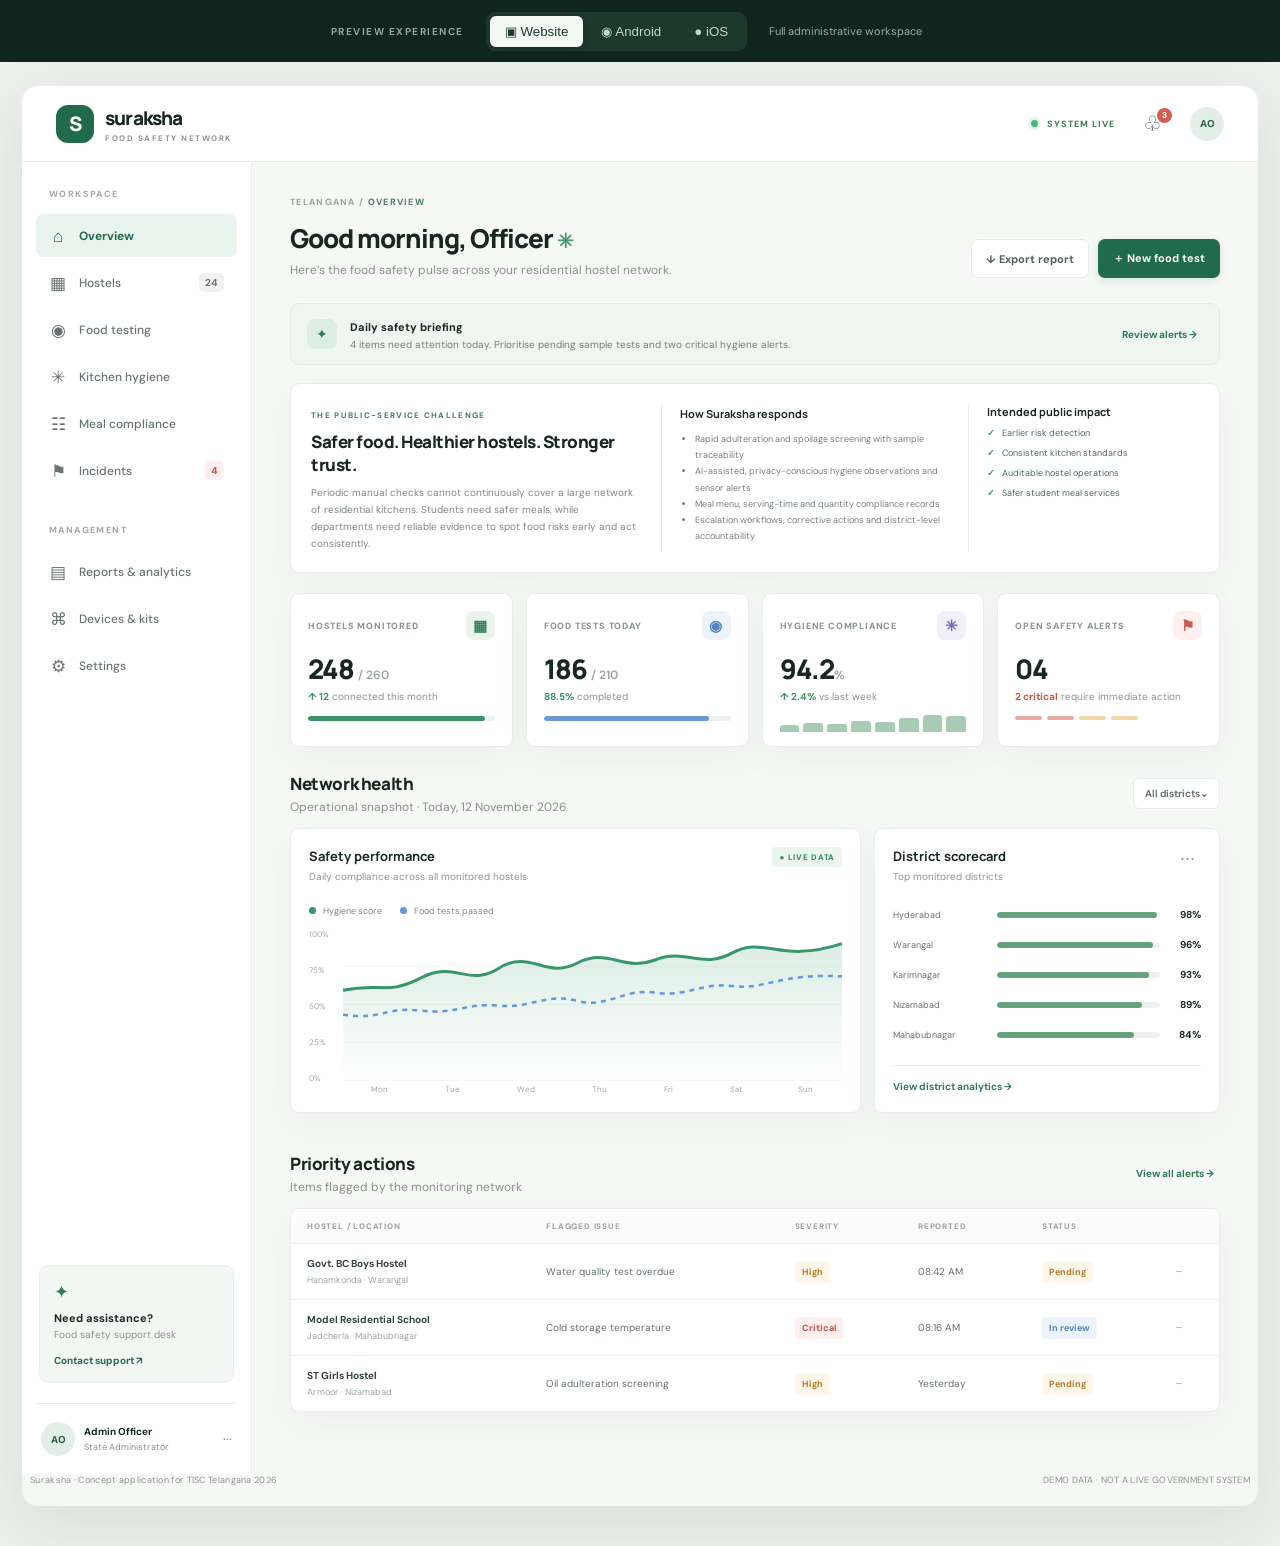
==== commit ad215c70: "Load challenge overview dashboard styles" ====
--- a/safer-food/index.html
+++ b/safer-food/index.html
@@ -1,5 +1,5 @@
 <!doctype html>
-<html lang="en"><head><meta charset="utf-8"><meta name="viewport" content="width=device-width,initial-scale=1"><meta name="theme-color" content="#10251d"><meta name="description" content="Suraksha — food safety, kitchen hygiene and meal compliance monitoring for Telangana residential hostels."><title>Suraksha | Hostel Food Safety</title><link rel="stylesheet" href="styles.css"><link rel="preconnect" href="https://fonts.googleapis.com"><link href="https://fonts.googleapis.com/css2?family=DM+Sans:wght@400;500;600;700&family=Manrope:wght@400;500;600;700;800&display=swap" rel="stylesheet"></head><body>
+<html lang="en"><head><meta charset="utf-8"><meta name="viewport" content="width=device-width,initial-scale=1"><meta name="theme-color" content="#10251d"><meta name="description" content="Suraksha — food safety, kitchen hygiene and meal compliance monitoring for Telangana residential hostels."><title>Suraksha | Hostel Food Safety</title><link rel="stylesheet" href="styles.css"><link rel="stylesheet" href="challenge-overview.css"><link rel="preconnect" href="https://fonts.googleapis.com"><link href="https://fonts.googleapis.com/css2?family=DM+Sans:wght@400;500;600;700&family=Manrope:wght@400;500;600;700;800&display=swap" rel="stylesheet"></head><body>
 <div class="platform-bar"><span class="platform-label">PREVIEW EXPERIENCE</span><div class="platform-switch" role="group" aria-label="Choose platform"><button class="platform active" data-platform="web">▣ Website</button><button class="platform" data-platform="android">◉ Android</button><button class="platform" data-platform="ios">● iOS</button></div><span class="platform-hint" id="platformHint">Full administrative workspace</span></div>
 <div class="device-stage"><div class="device" id="device"><div class="mobile-status"><span id="statusTime">9:41</span><span>●●●  ▰</span></div><header class="topbar"><a class="brand" href="#"><span class="brand-icon">S</span><span><b>suraksha</b><small>FOOD SAFETY NETWORK</small></span></a><div class="top-actions"><span class="live"><i></i> SYSTEM LIVE</span><button class="icon-btn" aria-label="Notifications" id="notifyBtn">♧<em>3</em></button><div class="avatar">AO</div></div></header>
 <div class="app-shell"><aside class="sidebar"><div class="side-label">WORKSPACE</div><button class="nav-item active" data-view="overview"><span>⌂</span> Overview</button><button class="nav-item" data-view="hostels"><span>▦</span> Hostels <b>24</b></button><button class="nav-item" data-view="testing"><span>◉</span> Food testing</button><button class="nav-item" data-view="hygiene"><span>✳</span> Kitchen hygiene</button><button class="nav-item" data-view="meals"><span>☷</span> Meal compliance</button><button class="nav-item" data-view="incidents"><span>⚑</span> Incidents <b class="alert-count">4</b></button><div class="side-label second">MANAGEMENT</div><button class="nav-item" data-view="reports"><span>▤</span> Reports & analytics</button><button class="nav-item" data-view="devices"><span>⌘</span> Devices & kits</button><button class="nav-item" data-view="settings"><span>⚙</span> Settings</button><div class="sidebar-bottom"><div class="help-card"><span>✦</span><b>Need assistance?</b><p>Food safety support desk</p><a href="mailto:foodsafety@telangana.gov.in">Contact support ↗</a></div><div class="user-row"><div class="avatar">AO</div><span><b>Admin Officer</b><small>State Administrator</small></span><span class="more">···</span></div></div></aside>
--- a/safer-food/challenge-overview.css
+++ b/safer-food/challenge-overview.css
@@ -0,0 +1,2 @@
+
+.challenge-context{display:grid;grid-template-columns:1.15fr 1fr .8fr;gap:18px;background:#fff;border:1px solid var(--line);border-radius:10px;padding:20px;margin:0 0 20px;box-shadow:var(--shadow)}.context-kicker{font-size:8px;letter-spacing:1.3px;color:#46815d;font-weight:800}.challenge-context h2{font:800 17px Manrope;letter-spacing:-.5px;margin:8px 0}.challenge-context p{font-size:10px;line-height:1.7;color:#7d8981;margin:0}.context-solution{border-left:1px solid var(--line);padding-left:18px}.context-solution b,.context-outcome b{font:700 11px Manrope}.context-solution ul{padding-left:15px;margin:9px 0 0;color:#748078;font-size:9px;line-height:1.8}.context-outcome{border-left:1px solid var(--line);padding-left:18px;display:flex;flex-direction:column;gap:8px}.context-outcome span{font-size:9px;color:#4f6c59}.context-outcome span:before{content:'✓';color:#399568;font-weight:800;margin-right:7px}@media(max-width:900px){.challenge-context{grid-template-columns:1fr 1fr}.context-outcome{grid-column:1/-1;border-left:0;border-top:1px solid var(--line);padding:13px 0 0;display:grid;grid-template-columns:1fr 1fr}.context-solution{padding-left:14px}}@media(max-width:640px){.challenge-context{grid-template-columns:1fr;padding:15px;gap:13px}.context-solution,.context-outcome{border:0;border-top:1px solid var(--line);padding:13px 0 0}.context-outcome{grid-column:auto;grid-template-columns:1fr 1fr}.challenge-context h2{font-size:15px}}
